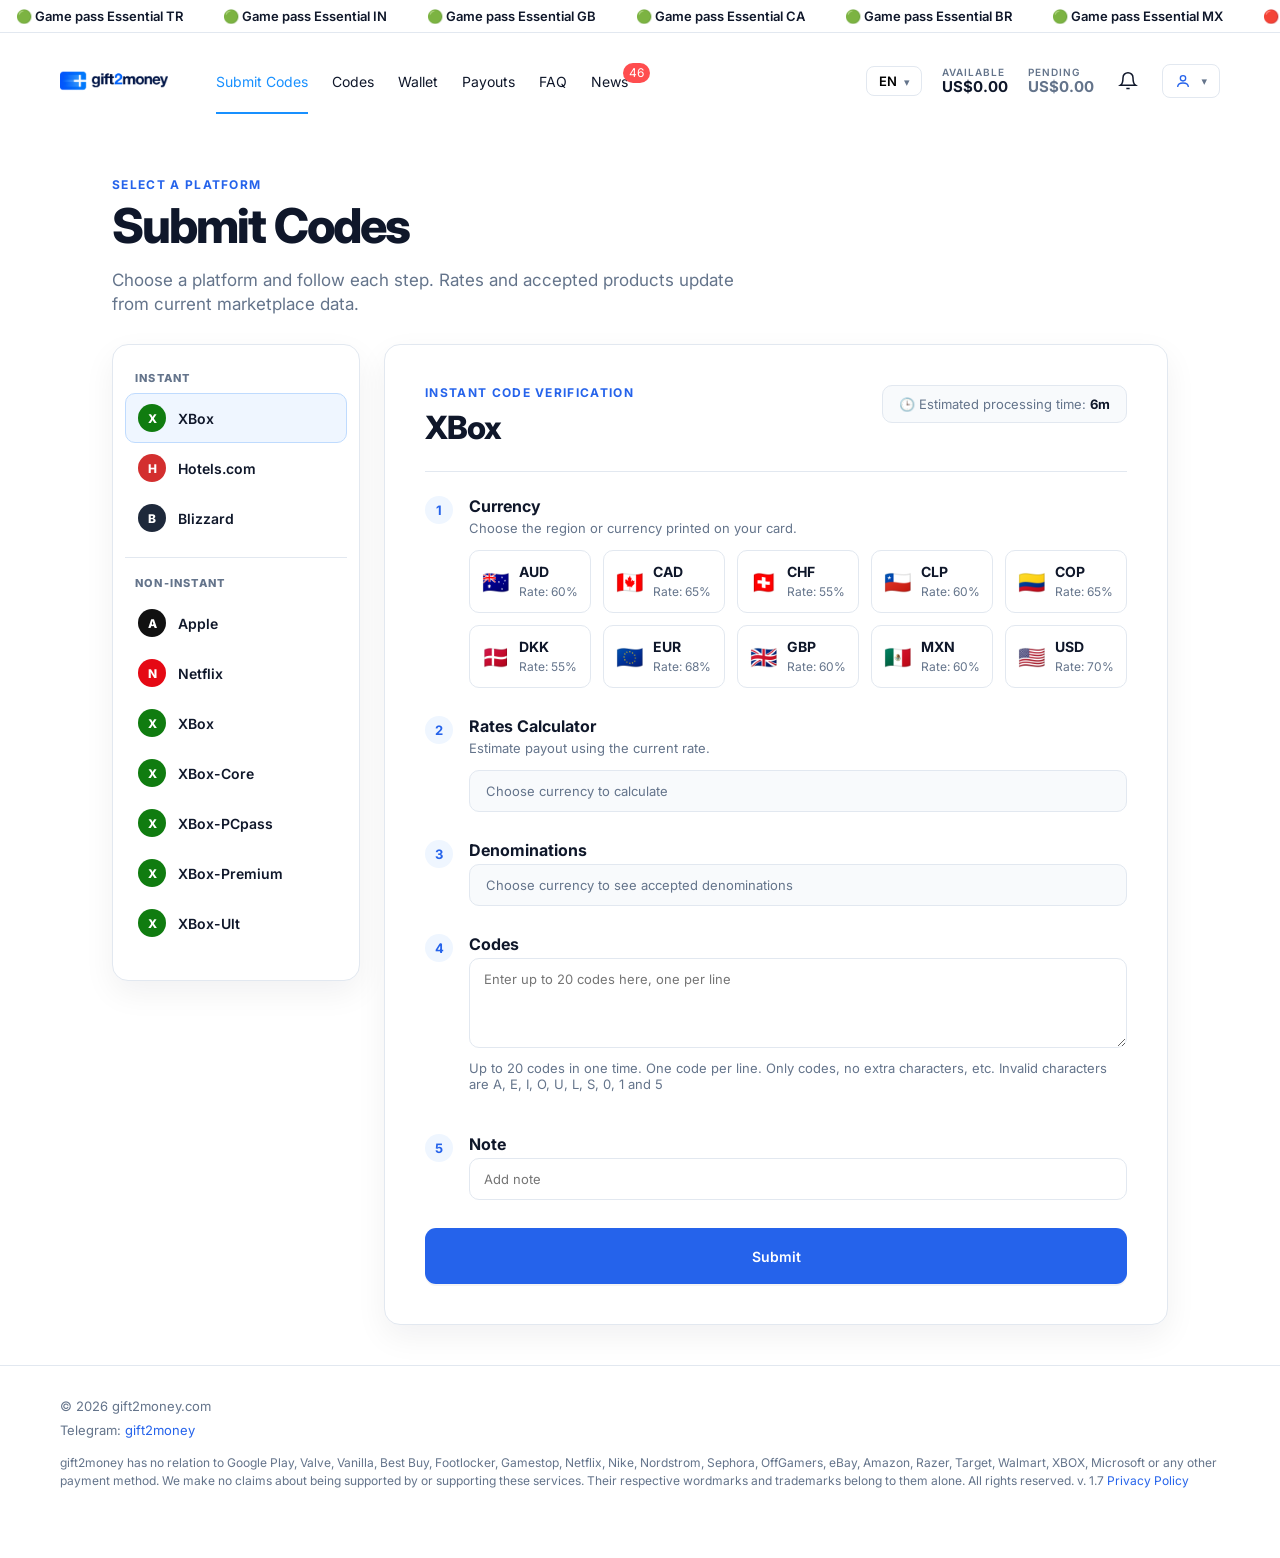
==== index.html @ 474c5576 "chat prototype: static Submit Codes page mockup Co-Authored-By: Claude Fable 5.1 <noreply@anthropic." ====
<!DOCTYPE html>
<html lang="en">
<head>
  <meta charset="utf-8">
  <meta name="viewport" content="width=device-width, initial-scale=1">
  <title>Gift2Money — Submit Codes (chat prototype)</title>
  <link rel="preconnect" href="https://fonts.googleapis.com">
  <link href="https://fonts.googleapis.com/css2?family=Inter:wght@400;500;600;700;800&display=swap" rel="stylesheet">
  <link rel="stylesheet" href="page.css">
</head>
<body>
  <div class="ticker" aria-hidden="true">
    <span>🟢 Game pass Essential TR</span><span>🟢 Game pass Essential IN</span><span>🟢 Game pass Essential GB</span>
    <span>🟢 Game pass Essential CA</span><span>🟢 Game pass Essential BR</span><span>🟢 Game pass Essential MX</span>
    <span>🔴 Netflix US 63%</span><span>⚪ Apple US 70%</span><span>🟢 XBox USD 70%</span><span>🔵 Blizzard EUR 68%</span>
  </div>

  <header class="header">
    <a class="logo" href="#"><img src="assets/gift2money_logo.png" alt="gift2money"></a>
    <nav class="nav">
      <a class="active" href="#">Submit Codes</a>
      <a href="#">Codes</a>
      <a href="#">Wallet</a>
      <a href="#">Payouts</a>
      <a href="#">FAQ</a>
      <a href="#" class="with-badge">News<span class="badge">46</span></a>
    </nav>
    <div class="header-right">
      <button class="lang" type="button">EN <span class="chev">▾</span></button>
      <div class="balance"><span class="label">Available</span><span class="value">US$0.00</span></div>
      <div class="balance"><span class="label">Pending</span><span class="value muted">US$0.00</span></div>
      <button class="icon-btn" type="button" aria-label="Notifications">
        <svg width="20" height="20" viewBox="0 0 24 24" fill="none" stroke="currentColor" stroke-width="1.8"><path d="M6 8a6 6 0 0 1 12 0c0 7 3 9 3 9H3s3-2 3-9"/><path d="M10 21h4"/></svg>
      </button>
      <button class="profile" type="button" aria-label="Profile">
        <svg width="16" height="16" viewBox="0 0 24 24" fill="none" stroke="#2563eb" stroke-width="2"><circle cx="12" cy="8" r="4"/><path d="M4 21c0-4 4-6 8-6s8 2 8 6"/></svg>
        <span class="chev">▾</span>
      </button>
      <button class="burger" type="button" aria-label="Menu">☰</button>
    </div>
  </header>

  <main class="main">
    <p class="eyebrow">Select a platform</p>
    <h1>Submit Codes</h1>
    <p class="lead">Choose a platform and follow each step. Rates and accepted products update from current marketplace data.</p>

    <div class="grid">
      <aside class="card platforms">
        <h2>Instant</h2>
        <ul>
          <li class="selected"><span class="pf" style="background:#107c10">X</span>XBox</li>
          <li><span class="pf" style="background:#d32f2f">H</span>Hotels.com</li>
          <li><span class="pf" style="background:#1e293b">B</span>Blizzard</li>
        </ul>
        <h2>Non-instant</h2>
        <ul>
          <li><span class="pf" style="background:#111">A</span>Apple</li>
          <li><span class="pf" style="background:#e50914">N</span>Netflix</li>
          <li><span class="pf" style="background:#107c10">X</span>XBox</li>
          <li><span class="pf" style="background:#107c10">X</span>XBox-Core</li>
          <li><span class="pf" style="background:#107c10">X</span>XBox-PCpass</li>
          <li><span class="pf" style="background:#107c10">X</span>XBox-Premium</li>
          <li><span class="pf" style="background:#107c10">X</span>XBox-Ult</li>
        </ul>
      </aside>

      <section class="card form">
        <div class="form-head">
          <div>
            <p class="eyebrow">Instant code verification</p>
            <h2 class="form-title">XBox</h2>
          </div>
          <div class="chip">🕒 Estimated processing time: <b>6m</b></div>
        </div>

        <div class="step">
          <span class="step-no">1</span>
          <div class="step-body">
            <h3>Currency</h3>
            <p>Choose the region or currency printed on your card.</p>
            <div class="tiles">
              <div class="tile"><span class="flag">🇦🇺</span><div><b>AUD</b><small>Rate: 60%</small></div></div>
              <div class="tile"><span class="flag">🇨🇦</span><div><b>CAD</b><small>Rate: 65%</small></div></div>
              <div class="tile"><span class="flag">🇨🇭</span><div><b>CHF</b><small>Rate: 55%</small></div></div>
              <div class="tile"><span class="flag">🇨🇱</span><div><b>CLP</b><small>Rate: 60%</small></div></div>
              <div class="tile"><span class="flag">🇨🇴</span><div><b>COP</b><small>Rate: 65%</small></div></div>
              <div class="tile"><span class="flag">🇩🇰</span><div><b>DKK</b><small>Rate: 55%</small></div></div>
              <div class="tile"><span class="flag">🇪🇺</span><div><b>EUR</b><small>Rate: 68%</small></div></div>
              <div class="tile"><span class="flag">🇬🇧</span><div><b>GBP</b><small>Rate: 60%</small></div></div>
              <div class="tile"><span class="flag">🇲🇽</span><div><b>MXN</b><small>Rate: 60%</small></div></div>
              <div class="tile"><span class="flag">🇺🇸</span><div><b>USD</b><small>Rate: 70%</small></div></div>
            </div>
          </div>
        </div>

        <div class="step">
          <span class="step-no">2</span>
          <div class="step-body">
            <h3>Rates Calculator</h3>
            <p>Estimate payout using the current rate.</p>
            <div class="alert">Choose currency to calculate</div>
          </div>
        </div>

        <div class="step">
          <span class="step-no">3</span>
          <div class="step-body">
            <h3>Denominations</h3>
            <div class="alert">Choose currency to see accepted denominations</div>
          </div>
        </div>

        <div class="step">
          <span class="step-no">4</span>
          <div class="step-body">
            <h3>Codes</h3>
            <textarea rows="4" placeholder="Enter up to 20 codes here, one per line"></textarea>
            <p class="hint">Up to 20 codes in one time. One code per line. Only codes, no extra characters, etc. Invalid characters are A, E, I, O, U, L, S, 0, 1 and 5</p>
          </div>
        </div>

        <div class="step">
          <span class="step-no">5</span>
          <div class="step-body">
            <h3>Note</h3>
            <input type="text" placeholder="Add note">
          </div>
        </div>

        <button class="btn-primary" type="button">Submit</button>
      </section>
    </div>
  </main>

  <footer class="footer">
    <p>© 2026 gift2money.com</p>
    <p>Telegram: <a href="#">gift2money</a></p>
    <p class="disclaimer">gift2money has no relation to Google Play, Valve, Vanilla, Best Buy, Footlocker, Gamestop, Netflix, Nike, Nordstrom, Sephora, OffGamers, eBay, Amazon, Razer, Target, Walmart, XBOX, Microsoft or any other payment method. We make no claims about being supported by or supporting these services. Their respective wordmarks and trademarks belong to them alone. All rights reserved. v. 1.7 <a href="#">Privacy Policy</a></p>
  </footer>

  <!-- chat widget -->
</body>
</html>
---- page.css ----
:root {
  --primary: #2563eb;
  --text: #0f172a;
  --muted: #64748b;
  --border: #e2e8f0;
  --bg: #f8fafc;
  --card-shadow: 0 12px 32px rgba(15, 23, 42, 0.06);
}

* { box-sizing: border-box; }
html, body { margin: 0; padding: 0; }
body {
  font-family: 'Inter', system-ui, -apple-system, 'Segoe UI', Roboto, sans-serif;
  color: var(--text);
  background: #fff;
  -webkit-font-smoothing: antialiased;
}
a { color: inherit; text-decoration: none; }
button { font: inherit; cursor: pointer; }
h1, h2, h3, p { margin: 0; }

/* ticker */
.ticker {
  display: flex; gap: 40px; overflow: hidden; white-space: nowrap;
  padding: 8px 16px; border-bottom: 1px solid var(--border);
  font-size: 13px; font-weight: 600;
}

/* header */
.header {
  height: 72px; display: flex; align-items: center; gap: 24px;
  padding: 0 60px; margin-top: 12px;
}
.logo img { height: 36px; display: block; }
.nav { display: flex; gap: 24px; margin-left: 24px; font-size: 14px; }
.nav a { padding: 24px 0 22px; border-bottom: 2px solid transparent; color: var(--text); position: relative; }
.nav a.active { color: #1890ff; border-bottom-color: #1890ff; }
.nav .badge {
  position: absolute; top: 14px; right: -22px; min-width: 20px; height: 20px; padding: 0 6px;
  border-radius: 10px; background: #ff4d4f; color: #fff; font-size: 12px; line-height: 20px; text-align: center;
}
.header-right { margin-left: auto; display: flex; align-items: center; gap: 20px; }
.lang { border: 1px solid var(--border); background: #fff; border-radius: 8px; padding: 6px 12px; font-weight: 600; font-size: 13px; }
.chev { font-size: 11px; color: var(--muted); margin-left: 4px; }
.balance { display: flex; flex-direction: column; line-height: 1.2; }
.balance .label { font-size: 10px; font-weight: 600; letter-spacing: 1px; text-transform: uppercase; color: var(--muted); }
.balance .value { font-size: 15px; font-weight: 700; }
.balance .value.muted { color: var(--muted); }
.icon-btn { border: 0; background: none; padding: 4px; color: var(--text); display: flex; }
.profile { border: 1px solid var(--border); background: #fff; border-radius: 8px; padding: 8px 12px; display: flex; align-items: center; gap: 6px; }
.burger { display: none; border: 0; background: none; font-size: 22px; }

/* main */
.main { max-width: 1104px; margin: 0 auto; padding: 60px 24px 40px; }
.eyebrow { font-size: 12px; font-weight: 700; letter-spacing: 1.32px; text-transform: uppercase; color: var(--primary); margin-bottom: 8px; }
h1 { font-size: 48px; font-weight: 800; letter-spacing: -1.92px; line-height: 1.1; margin-bottom: 16px; }
.lead { font-size: 17px; color: var(--muted); max-width: 640px; line-height: 1.4; margin-bottom: 28px; }

.grid { display: grid; grid-template-columns: 248px 1fr; gap: 24px; align-items: start; }
.card { background: #fff; border: 1px solid var(--border); border-radius: 16px; box-shadow: var(--card-shadow); }

.platforms { padding: 18px 12px; }
.platforms h2 { font-size: 11px; font-weight: 800; letter-spacing: 1.2px; text-transform: uppercase; color: var(--muted); padding: 8px 10px; }
.platforms ul { list-style: none; margin: 0 0 14px; padding: 0; }
.platforms li { display: flex; align-items: center; gap: 12px; padding: 10px 12px; border-radius: 10px; font-size: 14px; font-weight: 600; border: 1px solid transparent; }
.platforms li.selected { background: #eff6ff; border-color: #bfdbfe; }
.pf { width: 28px; height: 28px; border-radius: 50%; color: #fff; font-size: 12px; font-weight: 800; display: inline-flex; align-items: center; justify-content: center; }
.platforms ul + h2 { border-top: 1px solid var(--border); margin-top: 6px; padding-top: 18px; }

.form { padding: 40px; }
.form-head { display: flex; justify-content: space-between; align-items: flex-start; gap: 16px; padding-bottom: 24px; border-bottom: 1px solid var(--border); margin-bottom: 24px; }
.form-title { font-size: 32px; font-weight: 800; letter-spacing: -1px; }
.chip { border: 1px solid var(--border); background: var(--bg); border-radius: 10px; padding: 10px 16px; font-size: 13px; color: var(--muted); white-space: nowrap; }
.chip b { color: var(--text); }

.step { display: flex; gap: 16px; margin-bottom: 28px; }
.step-no { flex: 0 0 28px; height: 28px; border-radius: 50%; background: #eff6ff; color: var(--primary); font-size: 13px; font-weight: 700; display: inline-flex; align-items: center; justify-content: center; }
.step-body { flex: 1; min-width: 0; }
.step h3 { font-size: 16px; font-weight: 700; margin-bottom: 4px; }
.step p { font-size: 13px; color: var(--muted); margin-bottom: 14px; }
.tiles { display: grid; grid-template-columns: repeat(5, 1fr); gap: 12px; }
.tile { display: flex; align-items: center; gap: 10px; border: 1px solid var(--border); border-radius: 10px; padding: 12px; }
.tile .flag { font-size: 22px; }
.tile b { display: block; font-size: 14px; }
.tile small { font-size: 12px; color: var(--muted); }
.alert { background: var(--bg); border: 1px solid var(--border); border-radius: 10px; padding: 12px 16px; font-size: 13px; color: var(--muted); }
textarea, input[type="text"] {
  width: 100%; font: inherit; font-size: 13px; padding: 12px 14px;
  border: 1px solid var(--border); border-radius: 10px; background: #fff; resize: vertical;
}
.hint { font-size: 12px; color: var(--muted); margin-top: 8px; }
.btn-primary {
  width: 100%; height: 56px; border: 0; border-radius: 11px; background: var(--primary); color: #fff;
  font-size: 14px; font-weight: 600; box-shadow: 0 2px 0 rgba(0, 0, 0, 0.043);
}

/* footer */
.footer { border-top: 1px solid var(--border); padding: 32px 60px 60px; font-size: 13px; color: var(--muted); }
.footer p { margin-bottom: 8px; }
.footer a { color: var(--primary); }
.disclaimer { font-size: 12px; line-height: 1.5; margin-top: 16px; }

/* mobile */
@media (max-width: 900px) {
  .header { padding: 0 24px; }
  .nav, .balance, .lang, .profile { display: none; }
  .burger { display: block; }
  .grid { grid-template-columns: 1fr; }
  .tiles { grid-template-columns: repeat(3, 1fr); }
  .form { padding: 24px; }
  .footer { padding: 24px; }
}
@media (max-width: 640px) {
  .header { padding: 0 16px; }
  .main { padding: 32px 16px; }
  h1 { font-size: 36px; }
  .form-head { flex-direction: column; }
  .tiles { grid-template-columns: repeat(2, 1fr); }
}
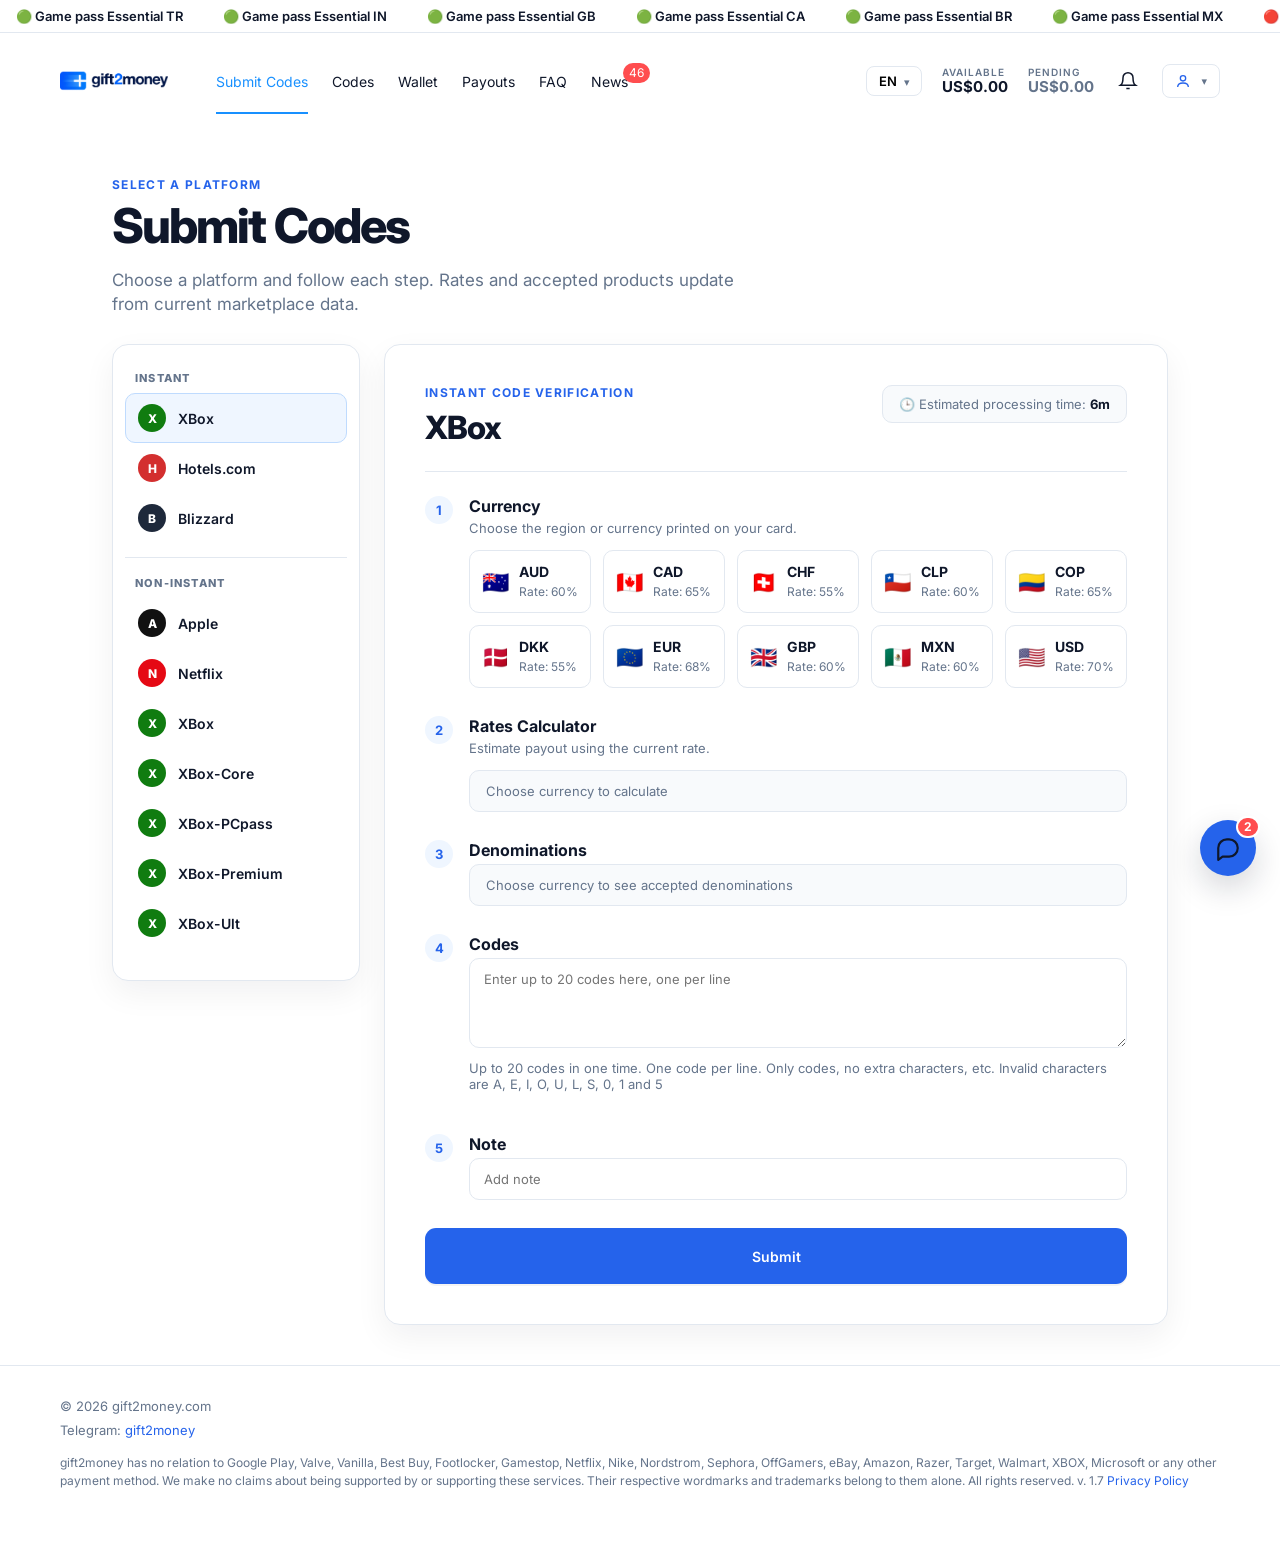
==== commit cafcc958: "chat prototype: widget launcher, panel and chat list Co-Authored-By: Claude Fable 5.1 <noreply@anthr" ====
--- a/index.html
+++ b/index.html
@@ -139,6 +139,11 @@
     <p class="disclaimer">gift2money has no relation to Google Play, Valve, Vanilla, Best Buy, Footlocker, Gamestop, Netflix, Nike, Nordstrom, Sephora, OffGamers, eBay, Amazon, Razer, Target, Walmart, XBOX, Microsoft or any other payment method. We make no claims about being supported by or supporting these services. Their respective wordmarks and trademarks belong to them alone. All rights reserved. v. 1.7 <a href="#">Privacy Policy</a></p>
   </footer>
 
-  <!-- chat widget -->
+  <!-- chat widget injection (in production this becomes a single bundle + one <script>) -->
+  <link rel="stylesheet" href="chat-widget.css">
+  <script src="chat-common.js"></script>
+  <script src="chat-store.js"></script>
+  <script src="seed.js"></script>
+  <script src="chat-widget.js"></script>
 </body>
 </html>
--- a/chat-widget.css
+++ b/chat-widget.css
@@ -0,0 +1,184 @@
+/* gift2money chat widget — all selectors are prefixed with .g2m-chat to avoid clashing with host page styles */
+.g2m-chat {
+  --g2m-primary: #2563eb;
+  --g2m-primary-dark: #1d4ed8;
+  --g2m-text: #0f172a;
+  --g2m-muted: #64748b;
+  --g2m-border: #e2e8f0;
+  --g2m-bg: #f8fafc;
+  --g2m-bubble: #f1f5f9;
+  --g2m-badge: #ff4d4f;
+  --g2m-radius: 16px;
+  font-family: 'Inter', system-ui, -apple-system, 'Segoe UI', Roboto, sans-serif;
+  font-size: 14px;
+  line-height: 1.4;
+  color: var(--g2m-text);
+  -webkit-font-smoothing: antialiased;
+}
+.g2m-chat *, .g2m-chat *::before, .g2m-chat *::after { box-sizing: border-box; }
+.g2m-chat button { font: inherit; cursor: pointer; color: inherit; }
+.g2m-chat [hidden] { display: none !important; }
+
+/* launcher */
+.g2m-chat-launcher {
+  position: fixed; right: 24px; bottom: 24px; z-index: 9999;
+  width: 56px; height: 56px; border-radius: 50%; border: 0;
+  background: var(--g2m-primary); color: #fff;
+  display: flex; align-items: center; justify-content: center;
+  box-shadow: 0 12px 32px rgba(15, 23, 42, 0.18);
+  transition: transform 0.15s ease, box-shadow 0.15s ease;
+}
+.g2m-chat-launcher:hover { transform: scale(1.05); box-shadow: 0 14px 36px rgba(15, 23, 42, 0.24); }
+.g2m-chat-launcher svg { width: 26px; height: 26px; }
+.g2m-chat-launcher--pulse { animation: g2m-chat-pulse 1.2s ease-out; }
+@keyframes g2m-chat-pulse {
+  0% { box-shadow: 0 0 0 0 rgba(37, 99, 235, 0.55), 0 12px 32px rgba(15, 23, 42, 0.18); }
+  100% { box-shadow: 0 0 0 18px rgba(37, 99, 235, 0), 0 12px 32px rgba(15, 23, 42, 0.18); }
+}
+.g2m-chat-badge {
+  position: absolute; top: -4px; right: -4px;
+  min-width: 22px; height: 22px; padding: 0 6px; border-radius: 11px;
+  background: var(--g2m-badge); color: #fff; border: 2px solid #fff;
+  font-size: 12px; font-weight: 700; line-height: 18px; text-align: center;
+}
+
+/* panel */
+.g2m-chat-panel {
+  position: fixed; right: 24px; bottom: 96px; z-index: 9999;
+  width: 380px; height: min(640px, calc(100vh - 112px));
+  background: #fff; border: 1px solid var(--g2m-border); border-radius: var(--g2m-radius);
+  box-shadow: 0 24px 64px rgba(15, 23, 42, 0.18);
+  display: flex; flex-direction: column; overflow: hidden;
+  animation: g2m-chat-in 0.16s ease-out;
+}
+@keyframes g2m-chat-in { from { opacity: 0; transform: translateY(12px); } to { opacity: 1; transform: none; } }
+.g2m-chat-banner { background: #fef3c7; color: #92400e; font-size: 12px; padding: 8px 16px; }
+.g2m-chat-header {
+  display: flex; align-items: center; gap: 8px;
+  padding: 14px 12px 14px 16px; border-bottom: 1px solid var(--g2m-border); background: #fff;
+}
+.g2m-chat-header-text { flex: 1; min-width: 0; }
+.g2m-chat-title { font-size: 16px; font-weight: 700; white-space: nowrap; overflow: hidden; text-overflow: ellipsis; }
+.g2m-chat-subtitle { font-size: 12px; color: var(--g2m-muted); }
+.g2m-chat-status--open { color: #16a34a; }
+.g2m-chat-status--closed { color: var(--g2m-muted); }
+.g2m-chat-iconbtn {
+  width: 36px; height: 36px; border: 0; background: transparent; border-radius: 10px;
+  color: var(--g2m-muted); display: inline-flex; align-items: center; justify-content: center; flex: 0 0 auto;
+}
+.g2m-chat-iconbtn:hover { background: var(--g2m-bg); color: var(--g2m-text); }
+.g2m-chat-iconbtn svg { width: 20px; height: 20px; }
+.g2m-chat-body { flex: 1; min-height: 0; overflow-y: auto; background: #fff; }
+.g2m-chat-footer { border-top: 1px solid var(--g2m-border); padding: 12px 16px; background: #fff; }
+.g2m-chat-footer:empty { display: none; }
+.g2m-chat-btn {
+  width: 100%; height: 44px; border-radius: 11px; border: 1px solid var(--g2m-border);
+  background: #fff; font-weight: 600;
+}
+.g2m-chat-btn--primary { background: var(--g2m-primary); border-color: var(--g2m-primary); color: #fff; }
+.g2m-chat-btn--primary:hover { background: var(--g2m-primary-dark); }
+
+/* chat list */
+.g2m-chat-list { padding: 8px; }
+.g2m-chat-item {
+  display: flex; gap: 12px; width: 100%; text-align: left; border: 0; background: transparent;
+  padding: 12px; border-radius: 12px; align-items: flex-start;
+}
+.g2m-chat-item:hover { background: var(--g2m-bg); }
+.g2m-chat-item-main { flex: 1; min-width: 0; }
+.g2m-chat-item-top { display: flex; align-items: center; gap: 8px; }
+.g2m-chat-item-title { font-weight: 500; white-space: nowrap; overflow: hidden; text-overflow: ellipsis; }
+.g2m-chat-item-preview { font-size: 13px; color: var(--g2m-muted); white-space: nowrap; overflow: hidden; text-overflow: ellipsis; margin-top: 2px; }
+.g2m-chat-item--unread .g2m-chat-item-title, .g2m-chat-item--unread .g2m-chat-item-preview { font-weight: 700; color: var(--g2m-text); }
+.g2m-chat-item--closed .g2m-chat-item-title { color: var(--g2m-muted); }
+.g2m-chat-item-side { display: flex; flex-direction: column; align-items: flex-end; gap: 6px; flex: 0 0 auto; }
+.g2m-chat-item-time { font-size: 11px; color: var(--g2m-muted); }
+.g2m-chat-pill {
+  min-width: 20px; height: 20px; padding: 0 6px; border-radius: 10px;
+  background: var(--g2m-primary); color: #fff; font-size: 11px; font-weight: 700; line-height: 20px; text-align: center;
+}
+.g2m-chat-tag {
+  font-size: 10px; font-weight: 700; letter-spacing: 0.6px; text-transform: uppercase; color: var(--g2m-muted);
+  background: var(--g2m-bg); border: 1px solid var(--g2m-border); border-radius: 6px; padding: 1px 6px;
+}
+.g2m-chat-empty { padding: 48px 32px; text-align: center; color: var(--g2m-muted); }
+.g2m-chat-empty svg { width: 56px; height: 56px; color: #cbd5e1; margin-bottom: 12px; }
+.g2m-chat-empty-title { font-size: 16px; font-weight: 700; color: var(--g2m-text); margin-bottom: 6px; }
+.g2m-chat-empty-text { font-size: 13px; line-height: 1.5; }
+
+/* new chat form */
+.g2m-chat-form { padding: 16px; display: flex; flex-direction: column; gap: 10px; }
+.g2m-chat-label { font-size: 12px; font-weight: 700; letter-spacing: 0.8px; text-transform: uppercase; color: var(--g2m-muted); }
+.g2m-chat-chips { display: flex; flex-wrap: wrap; gap: 8px; }
+.g2m-chat-chip {
+  border: 1px solid var(--g2m-border); background: #fff; border-radius: 999px;
+  padding: 7px 14px; font-size: 13px; font-weight: 500;
+}
+.g2m-chat-chip--active { background: #eff6ff; border-color: var(--g2m-primary); color: var(--g2m-primary); }
+.g2m-chat-input, .g2m-chat-textarea {
+  width: 100%; font: inherit; font-size: 14px; padding: 10px 12px;
+  border: 1px solid var(--g2m-border); border-radius: 10px; background: #fff; color: var(--g2m-text); resize: vertical;
+}
+.g2m-chat-input:focus, .g2m-chat-textarea:focus, .g2m-chat-composer-input:focus {
+  outline: none; border-color: var(--g2m-primary); box-shadow: 0 0 0 3px rgba(37, 99, 235, 0.15);
+}
+.g2m-chat-input--error { border-color: #ef4444; }
+.g2m-chat-error { font-size: 12px; color: #ef4444; }
+
+/* messages */
+.g2m-chat-messages { padding: 16px; display: flex; flex-direction: column; gap: 4px; min-height: 100%; background: var(--g2m-bg); }
+.g2m-chat-day {
+  align-self: center; font-size: 11px; font-weight: 600; color: var(--g2m-muted);
+  background: #fff; border: 1px solid var(--g2m-border); border-radius: 999px; padding: 3px 10px; margin: 8px 0;
+}
+.g2m-chat-msg { display: flex; flex-direction: column; max-width: 80%; }
+.g2m-chat-msg--me { align-self: flex-end; align-items: flex-end; }
+.g2m-chat-msg--them { align-self: flex-start; align-items: flex-start; }
+.g2m-chat-msg--first { margin-top: 8px; }
+.g2m-chat-msg-author { font-size: 11px; font-weight: 600; color: var(--g2m-muted); margin: 0 0 3px 4px; }
+.g2m-chat-bubble { padding: 9px 12px; border-radius: 14px; font-size: 14px; line-height: 1.45; overflow-wrap: anywhere; }
+.g2m-chat-msg--me .g2m-chat-bubble { background: var(--g2m-primary); color: #fff; border-bottom-right-radius: 4px; }
+.g2m-chat-msg--them .g2m-chat-bubble { background: var(--g2m-bubble); color: var(--g2m-text); border-bottom-left-radius: 4px; }
+.g2m-chat-msg-img { display: block; max-width: 200px; max-height: 200px; border-radius: 10px; cursor: zoom-in; }
+.g2m-chat-msg-img + .g2m-chat-msg-text { margin-top: 6px; }
+.g2m-chat-msg-meta { font-size: 11px; color: var(--g2m-muted); margin: 3px 4px 0; display: flex; align-items: center; gap: 4px; }
+.g2m-chat-ticks { display: inline-flex; }
+.g2m-chat-ticks svg { width: 14px; height: 14px; }
+.g2m-chat-ticks--read { color: var(--g2m-primary); }
+.g2m-chat-system { align-self: center; font-size: 12px; font-style: italic; color: var(--g2m-muted); margin: 8px 0; }
+
+/* composer */
+.g2m-chat-composer-row { display: flex; align-items: flex-end; gap: 6px; }
+.g2m-chat-composer-input {
+  flex: 1; min-height: 40px; max-height: 96px; font: inherit; font-size: 14px; line-height: 1.4;
+  padding: 9px 12px; border: 1px solid var(--g2m-border); border-radius: 12px; resize: none; color: var(--g2m-text);
+}
+.g2m-chat-sendbtn {
+  width: 40px; height: 40px; border-radius: 12px; border: 0; background: var(--g2m-primary); color: #fff;
+  display: inline-flex; align-items: center; justify-content: center; flex: 0 0 auto;
+}
+.g2m-chat-sendbtn:disabled { background: #cbd5e1; cursor: default; }
+.g2m-chat-sendbtn svg { width: 18px; height: 18px; }
+.g2m-chat-attachment { position: relative; display: inline-block; margin-bottom: 8px; }
+.g2m-chat-attachment img { display: block; height: 64px; border-radius: 8px; border: 1px solid var(--g2m-border); }
+.g2m-chat-attachment-remove {
+  position: absolute; top: -8px; right: -8px; width: 22px; height: 22px; border-radius: 50%; border: 0; padding: 0;
+  background: var(--g2m-text); color: #fff; display: inline-flex; align-items: center; justify-content: center;
+}
+.g2m-chat-attachment-remove svg { width: 12px; height: 12px; }
+.g2m-chat-closed-note { font-size: 13px; color: var(--g2m-muted); text-align: center; margin-bottom: 10px; }
+.g2m-chat-composer .g2m-chat-error { margin-top: 6px; }
+
+/* lightbox */
+.g2m-chat-lightbox {
+  position: fixed; inset: 0; z-index: 10000; background: rgba(15, 23, 42, 0.85);
+  display: flex; align-items: center; justify-content: center; cursor: zoom-out;
+}
+.g2m-chat-lightbox img { max-width: 92vw; max-height: 92vh; border-radius: 12px; }
+
+/* mobile: full-screen panel, launcher hidden while open */
+@media (max-width: 640px) {
+  .g2m-chat-panel { inset: 0; width: auto; height: auto; border-radius: 0; border: 0; }
+  .g2m-chat[data-open="true"] .g2m-chat-launcher { display: none; }
+  .g2m-chat-msg { max-width: 88%; }
+}
